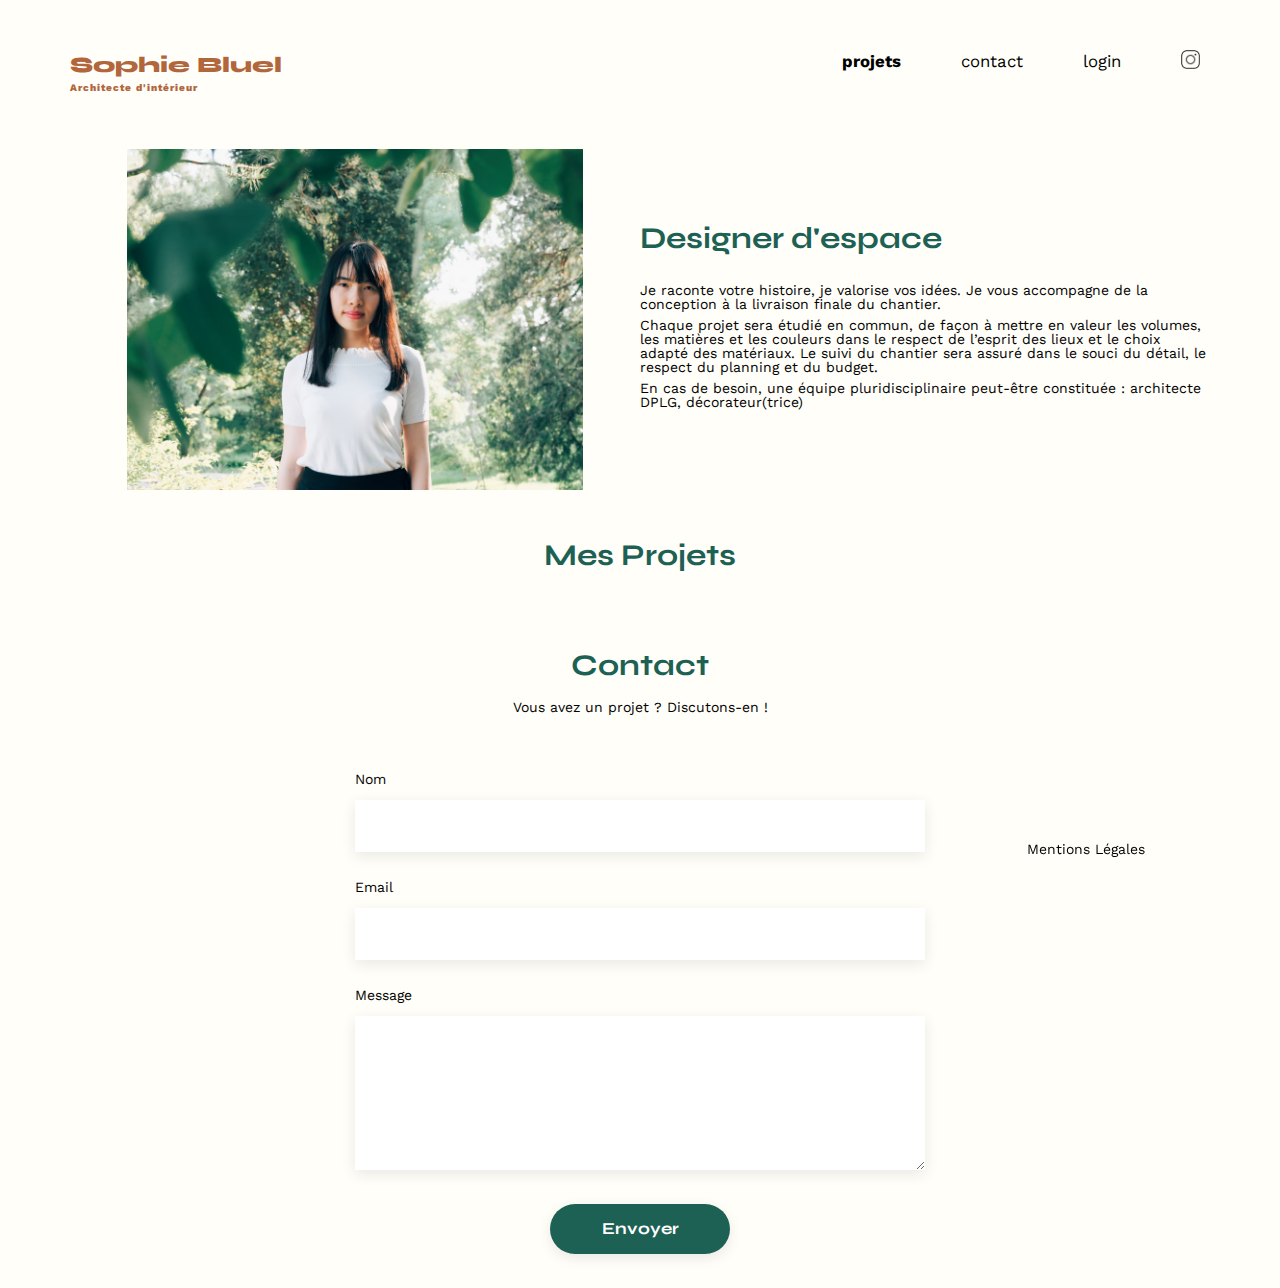
==== FrontEnd/index.html @ 907e5c33 "first commit" ====
<!DOCTYPE html>
<html lang="fr">
<head>
	<meta charset="UTF-8">
	<title>Sophie Bluel - Architecte d'intérieur</title>
	<meta name="viewport" content="width=device-width, initial-scale=1.0">
	<link rel="preconnect" href="https://fonts.googleapis.com">
	<link rel="preconnect" href="https://fonts.gstatic.com" crossorigin>
	<link href="https://fonts.googleapis.com/css2?family=Syne:wght@700;800&family=Work+Sans&display=swap" rel="stylesheet">
	<meta name="description" content="">
	<link rel="stylesheet" href="./assets/css/style.css">
</head>
<body>
<header>
	<h1>Sophie Bluel <span>Architecte d'intérieur</span></h1>
	<nav>
		<ul>
			<li><a href="../index.html" class="nav-active">projets</a></li>
			<li><a href="#">contact</a></li>
			<li><a href="./pages/login.html">login</a></li>
			<li><a href=""><img src="./assets/icons/instagram.png" alt="Instagram"></a></li>
		</ul>
	</nav>
</header>
<main>
	<section id="introduction">
		<figure>
			<img src="./assets/images/sophie-bluel.png" alt="">
		</figure>
		<article>
			<h2>Designer d'espace</h2>
			<p>Je raconte votre histoire, je valorise vos idées. Je vous accompagne de la conception à la livraison finale du chantier.</p>
			<p>Chaque projet sera étudié en commun, de façon à mettre en valeur les volumes, les matières et les couleurs dans le respect de l’esprit des lieux et le choix adapté des matériaux. Le suivi du chantier sera assuré dans le souci du détail, le respect du planning et du budget.</p>
			<p>En cas de besoin, une équipe pluridisciplinaire peut-être constituée : architecte DPLG, décorateur(trice)</p>
		</article>
	</section>
	<section id="portfolio">
		<h2>Mes Projets</h2>
		<!-- Menu de catégories -->
		<div id="menu-categories">
		</div>
		<div class="gallery"> 
	
		</div> 
	</section>
	<section id="contact">
		<h2>Contact</h2>
		<p>Vous avez un projet ? Discutons-en !</p>
		<form action="#" method="post">
			<label for="name">Nom</label>
			<input type="text" name="name" id="name">
			<label for="email">Email</label>
			<input type="email" name="email" id="email">
			<label for="message">Message</label>
			<textarea name="message" id="message" cols="30" rows="10"></textarea>
			<input type="submit" value="Envoyer">
		</form>
	</section>
</main>

<footer>
	<nav>
		<ul>
			<li>Mentions Légales</li>
		</ul>
	</nav>
</footer>
<script src="./assets/js/script.js"></script>
</body>
</html>
---- FrontEnd/assets/css/style.css ----
/* http://meyerweb.com/eric/tools/css/reset/
   v2.0 | 20110126
   License: none (public domain)
*/

html, body, div, span, applet, object, iframe,
h1, h2, h3, h4, h5, h6, p, blockquote, pre,
a, abbr, acronym, address, big, cite, code,
del, dfn, em, img, ins, kbd, q, s, samp,
small, strike, strong, sub, sup, tt, var,
b, u, i, center,
dl, dt, dd, ol, ul, li,
fieldset, form, label, legend,
table, caption, tbody, tfoot, thead, tr, th, td,
article, aside, canvas, details, embed,
figure, figcaption, footer, header, hgroup,
menu, nav, output, ruby, section, summary,
time, mark, audio, video {
	margin: 0;
	padding: 0;
	border: 0;
	font-size: 100%;
	font: inherit;
	vertical-align: baseline;
}
/* HTML5 display-role reset for older browsers */
article, aside, details, figcaption, figure,
footer, header, hgroup, menu, nav, section {
	display: block;
}
body {
	line-height: 1;
}
ol, ul {
	list-style: none;
}
blockquote, q {
	quotes: none;
}
blockquote:before, blockquote:after,
q:before, q:after {
	content: '';
	content: none;
}
table {
	border-collapse: collapse;
	border-spacing: 0;
}
/** end reset css**/
body {
	max-width: 1140px;
	margin:auto;
	font-family: 'Work Sans' ;
	font-size: 14px;
	background-color: #fffef8;
}
header {
	display: flex;
	justify-content: space-between;
	margin: 50px 0
}
section {
	margin: 50px 0
}

h1{
	display: flex;
	flex-direction: column;
	font-family: 'Syne';
	font-size: 22px;
	font-weight: 800;
	color: #B1663C;
	margin-bottom: 4px;
	line-height: 1.4;
}

h1 > span {
	font-family: 'Work Sans';
	font-size:10px;
	letter-spacing: 0.1em;
}

h2{
	font-family: 'Syne';
	font-weight: 700;
	font-size: 30px;
	color: #1D6154
}
nav ul {
	display: flex;
	align-items: center;
	list-style-type: none;
	gap: 2.5rem;


}
nav li a{
	padding: 0 10px;
	font-size: 1.2em;
	text-decoration: none;
	font-family: 'Work Sans', sans-serif;
	color: #000000;
	font-weight: 400;
	  
}

nav li a:hover,nav li a:active, .nav-active {
	color: #000000;
	font-weight: 700;
}

nav li a img{
	width:19px;
	height: 19px;
}

#introduction {
	display: flex;
	align-items: center;
}

#introduction figure {
	flex: 1
}
#introduction img {
	display: block;
	margin: auto;
	width: 80%;
}

#introduction article {
	flex: 1
}
#introduction h2 {
	margin-bottom: 1em;
}

#introduction p {
	margin-bottom: 0.5em;
}
#portfolio h2 {
	text-align: center;
	margin-bottom: 1em;
}
#menu-categories{
	display: flex;
	flex-direction: row;
	align-items: center;
	justify-content: center;
	margin: auto;
	gap: 0.625rem;
 }

#menu-categories button{
	font-family: 'Syne', sans-serif;
	font-size: 1rem;
	color:#1D6154;
	text-align: center;
	border: 1px solid #1D6154;
	border-radius: 1.5rem;
	padding: 0.75rem 1.75rem;
	background-color: transparent;
	font-weight: bold ;
	cursor: pointer;
	margin-bottom: 3.125rem;
}

#menu-categories button:hover, .category-button-active{
	background-color: #1D6154 !important;
	color: #fffef8 !important;
}

.gallery {
	width: 100%;
	display: grid;
	grid-template-columns: 1fr 1fr 1fr;
	grid-column-gap: 20px;
	grid-row-gap: 20px;
}

.gallery img {
	width: 100%;

}
#contact {
	width: 50%;
margin: auto;
}
#contact > * {
	text-align: center;

}
#contact h2{
	margin-bottom: 20px;
}
#contact form {
	text-align: left;
	margin-top:30px;
	display: flex;
	flex-direction: column;
}

#contact input {
	height: 50px;
	font-size: 1.2em;
	border: none;
	box-shadow: 0px 4px 14px rgba(0, 0, 0, 0.09);
}
#contact label {
	margin: 2em 0 1em 0;
}
#contact textarea {
	border: none;
	box-shadow: 0px 4px 14px rgba(0, 0, 0, 0.09);
}

input[type="submit"]{
	font-family: 'Syne';
	font-weight: 700;
	color: white;
	background-color: #1D6154;
	margin : 2em auto ;
	width: 180px;
	text-align: center;
	border-radius: 60px ;
}

footer{
	position: fixed;
	bottom: 1rem;
	right: 107px;
	width: 100%;
}

footer nav ul {
	display: flex;
	justify-content: flex-end;
	margin: 2em
}

/* +-----------------------------------------------------------+
                       login css FILE
+-----------------------------------------------------------+ */

.login{
	display: flex;
	flex-direction: column;
	align-items: center;
	justify-content: center;
}

.login h2{
	margin-top: 150px;
	margin-bottom: 2.5rem;
}

.login_container{
	display: flex;
	flex-direction: column;
	align-items: center;
	justify-content: center;
	width: 100%;
	max-width: 30rem;
}

.login_container input, .login_container label{
	width: 100%;

}

.login_container label{
	color: #3d3d3d;
	font-family: 'Work Sans', sans-serif;
	font-size: 14px;
	font-weight: 600;
	margin-bottom: 7px;
}

.login_container input{
	height: 3.25rem;
	background-color: white;
	border: none;
	box-shadow: 0 4px 14px rgba(0, 0, 0, 0.09);
	margin-bottom: 1.875rem; 
}

.login_container button{
	margin-top: 7px;
	background-color: #1D6154;
	font-family: 'Syne', sans-serif;
	color: #fffef8;
	padding: 10px 39px;
	font-weight: bold;
	font-size: 14px;
	border-radius: 1.5rem;
	border: none;
	margin-bottom: 28px;
}
 
.login_container button:hover{
	background-color: #0e2f28;
}

.login_container a{
	font-family: 'Work Sans', sans-serif;
	font-size: 14px;
	font-weight: 600;
	color:#3d3d3d ;
	padding-bottom: 0.5rem;
}
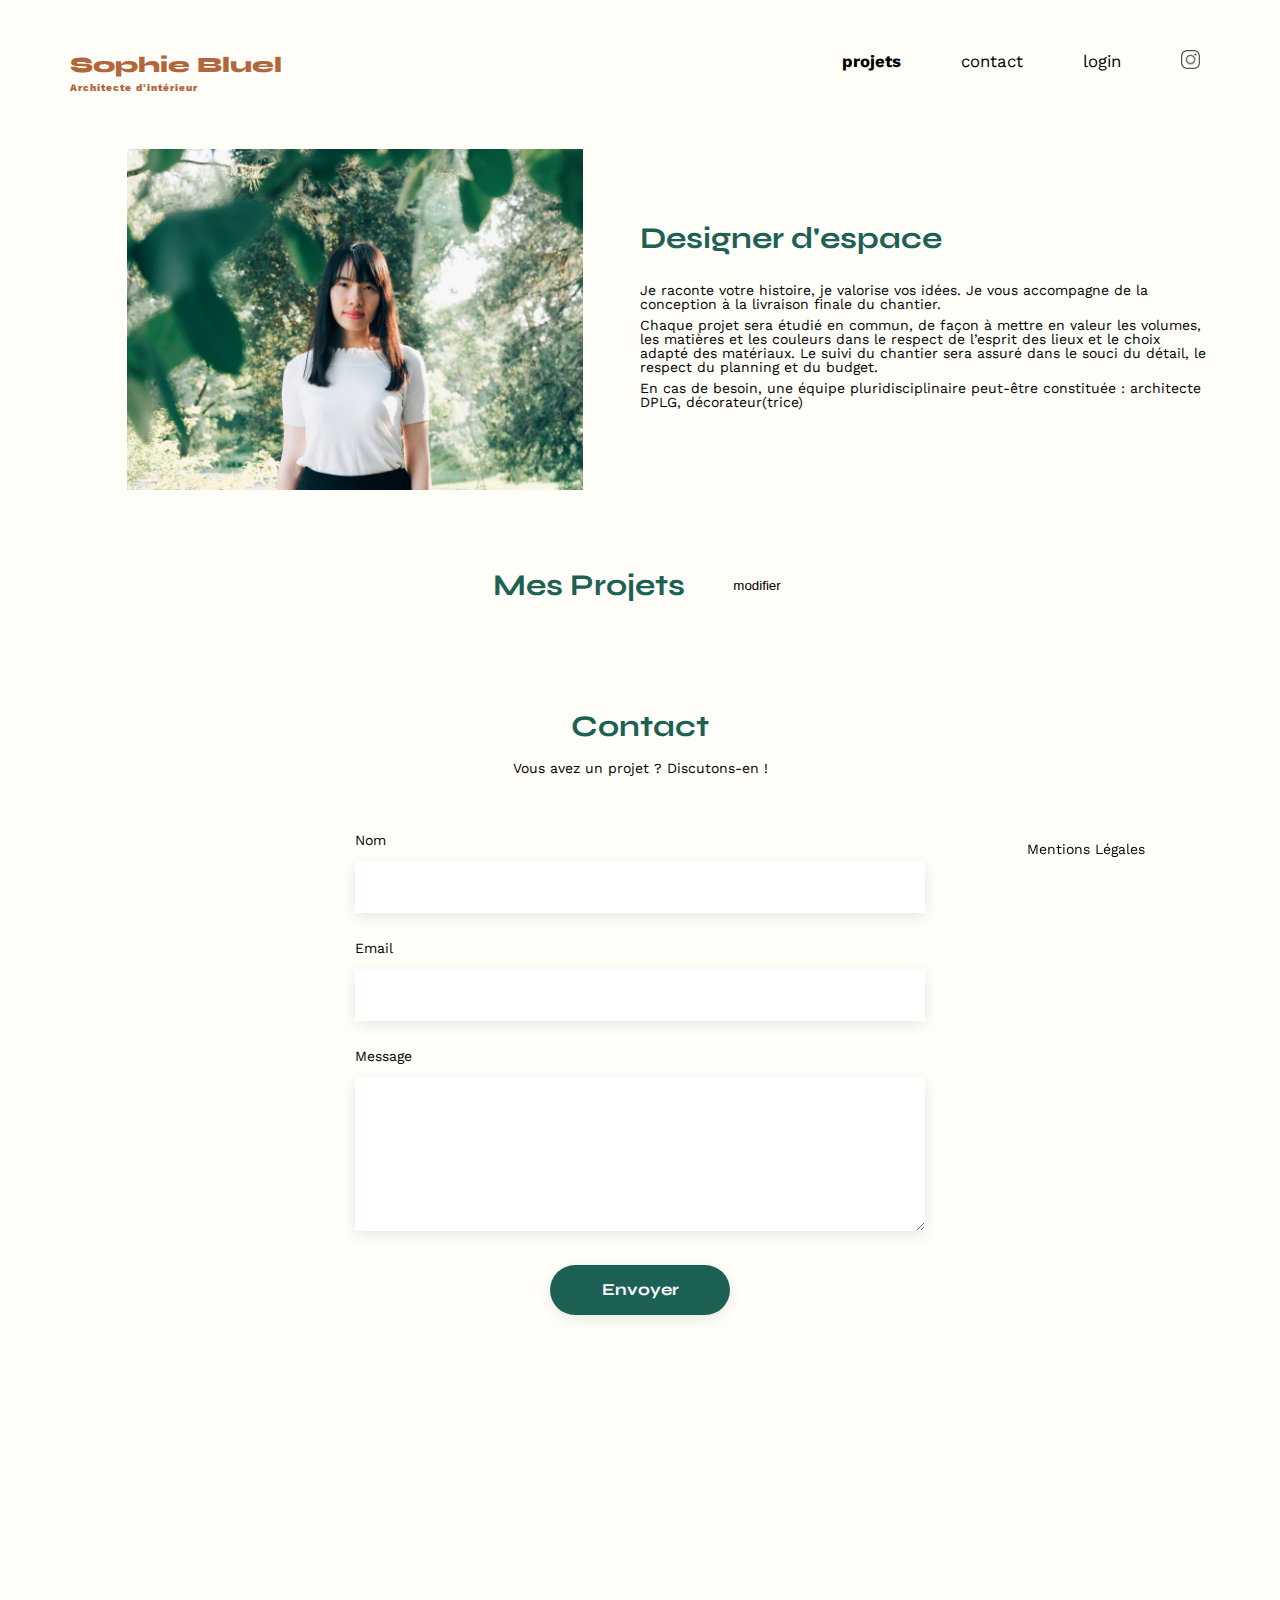
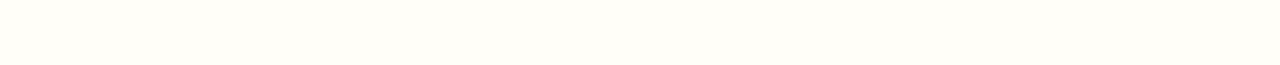
==== commit 669321ea: "features: -modal, login Fix : -script2 , windows. pour partage de l'état ; -modal2 , remplissage de " ====
--- a/FrontEnd/index.html
+++ b/FrontEnd/index.html
@@ -6,6 +6,13 @@
 	<meta name="viewport" content="width=device-width, initial-scale=1.0">
 	<link rel="preconnect" href="https://fonts.googleapis.com">
 	<link rel="preconnect" href="https://fonts.gstatic.com" crossorigin>
+	<link
+    rel="stylesheet"
+    href="https://cdnjs.cloudflare.com/ajax/libs/font-awesome/6.2.1/css/all.min.css"
+    integrity="sha512-MV7K8+y+gLIBoVD59lQIYicR65iaqukzvf/nwasF0nqhPay5w/9lJmVM2hMDcnK1OnMGCdVK+iQrJ7lzPJQd1w=="
+    crossorigin="anonymous"
+    referrerpolicy="no-referrer"
+ 	>
 	<link href="https://fonts.googleapis.com/css2?family=Syne:wght@700;800&family=Work+Sans&display=swap" rel="stylesheet">
 	<meta name="description" content="">
 	<link rel="stylesheet" href="./assets/css/style.css">
@@ -35,7 +42,10 @@
 		</article>
 	</section>
 	<section id="portfolio">
-		<h2>Mes Projets</h2>
+		<div class="portofolio-title-container">		
+			<h2>Mes Projets</h2>
+			<button id="btnModifier" class="bouton-modfier"><i class="fa-solid fa-pen-to-square"></i>modifier</button>
+		</div>
 		<!-- Menu de catégories -->
 		<div id="menu-categories">
 		</div>
@@ -65,6 +75,27 @@
 		</ul>
 	</nav>
 </footer>
-<script src="./assets/js/script.js"></script>
+
+<!-- modale en bas du body -->
+<dialog id="modal" class="hidden">
+	<button id="close-modal"><i class="fa-solid fa-x"></i></button>
+    <h2 class="modal-title">Galerie photo</h2>
+	<div id="galery-modal"></div>
+	<button id="modalAddBtn">Ajouter une photo</button>
+	<dialog id="secondary-modal" class="display-none">
+		<div class="secondary-container-btn">
+			<button id="close-modal"><i class="fa-solid fa-arrow-left"></i></button>
+			<button id="close-modal"><i class="fa-solid fa-x"></i></button> 	
+		</div>
+
+		<h3>Ajout photo</h3>
+		<p>Contenu de la modale secondaire</p>
+		<button id="close-secondary">Fermer</button>
+	  </dialog>
+</dialog>
+
+<!-- Script -->
+<script src="./assets/js/script2.js"></script>
+<script src="./assets/js/modal2.js"></script>
 </body>
 </html>
--- a/FrontEnd/assets/css/style.css
+++ b/FrontEnd/assets/css/style.css
@@ -54,6 +54,15 @@
 	font-size: 14px;
 	background-color: #fffef8;
 }
+
+.hidden{
+	visibility: hidden;
+}
+
+.display-none{
+	display: none;
+}
+
 header {
 	display: flex;
 	justify-content: space-between;
@@ -140,8 +149,29 @@
 }
 #portfolio h2 {
 	text-align: center;
-	margin-bottom: 1em;
-}
+	margin-right: 2rem;
+}
+
+.portofolio-title-container{
+	display: flex;
+	align-items: center;
+	justify-content: center;
+	margin-bottom: 3.8rem;
+	margin-top: 5rem;
+}
+
+#btnModifier{
+	background: none;
+	border: none;
+	cursor: pointer;
+}
+
+#btnModifier i {
+	padding-right: 0.625rem;
+}
+
+
+
 #menu-categories{
 	display: flex;
 	flex-direction: row;
@@ -307,4 +337,89 @@
 	font-weight: 600;
 	color:#3d3d3d ;
 	padding-bottom: 0.5rem;
+}
+
+/* +-----------------------------------------------------------+
+                       Modal  css FILE
++-----------------------------------------------------------+ */
+
+dialog {
+	width: 100%;
+	max-width: 39rem;
+	padding: 0;
+	border: none;
+	box-shadow: 0 5px 15px rgba(0,0,0,0.3);
+	background-color: white;
+	border-radius: 1rem;
+	position: relative;
+	display: flex;
+	flex-direction: column;
+	align-items: center;
+	justify-content: center;
+  }
+
+dialog::backdrop {
+background: rgba(0, 0, 0, 0.3); /* couleur de l'overlay */
+backdrop-filter: blur(2px);    /* flou éventuel */
+}
+
+#close-modal{
+	position: absolute;
+	right:36px;
+	top:36px;
+	background: none;
+	border: none;
+	font-size: 12px;
+}
+
+.modal-title{
+	font-family: 'Work Sans';
+	font-size: 26px;
+	color: black;
+	font-weight: 500;
+	text-align: center;
+	margin-top: 60px;
+}
+
+#galery-modal{
+	display: grid;
+	grid-template-columns: repeat(5,1fr);
+	margin: 0 5rem 0 5rem;
+	padding: 2.875rem 0 4.2rem 0;
+	column-gap: 9px;
+	row-gap: 1.8125rem;
+	border-bottom: 1px solid #B3B3B3;
+}
+.thumbnail-container{
+	position: relative;
+}
+
+.thumbnail{
+	width: 4.8rem;
+	height: 6.4rem;
+}
+.fa-trash {
+	position: absolute;
+	font-size: 8.1px;
+	top: 0.2rem;
+	right: 0.2rem;
+	color: white;
+	background-color: rgba(0,0,0,0.8);
+	padding: 0.3em;
+	border-radius: 0.2em;
+	cursor: pointer;
+}
+
+#modalAddBtn{
+	margin-top: 38px;
+	margin-bottom: 45px;
+	background-color:#1D6154;
+	color:#fffef8;
+	font-family: 'Syne', sans-serif;
+	line-height: 1;
+	font-weight: bold;
+	padding: 10px 49px;
+	border: none;
+	border-radius: 1rem;
+
 }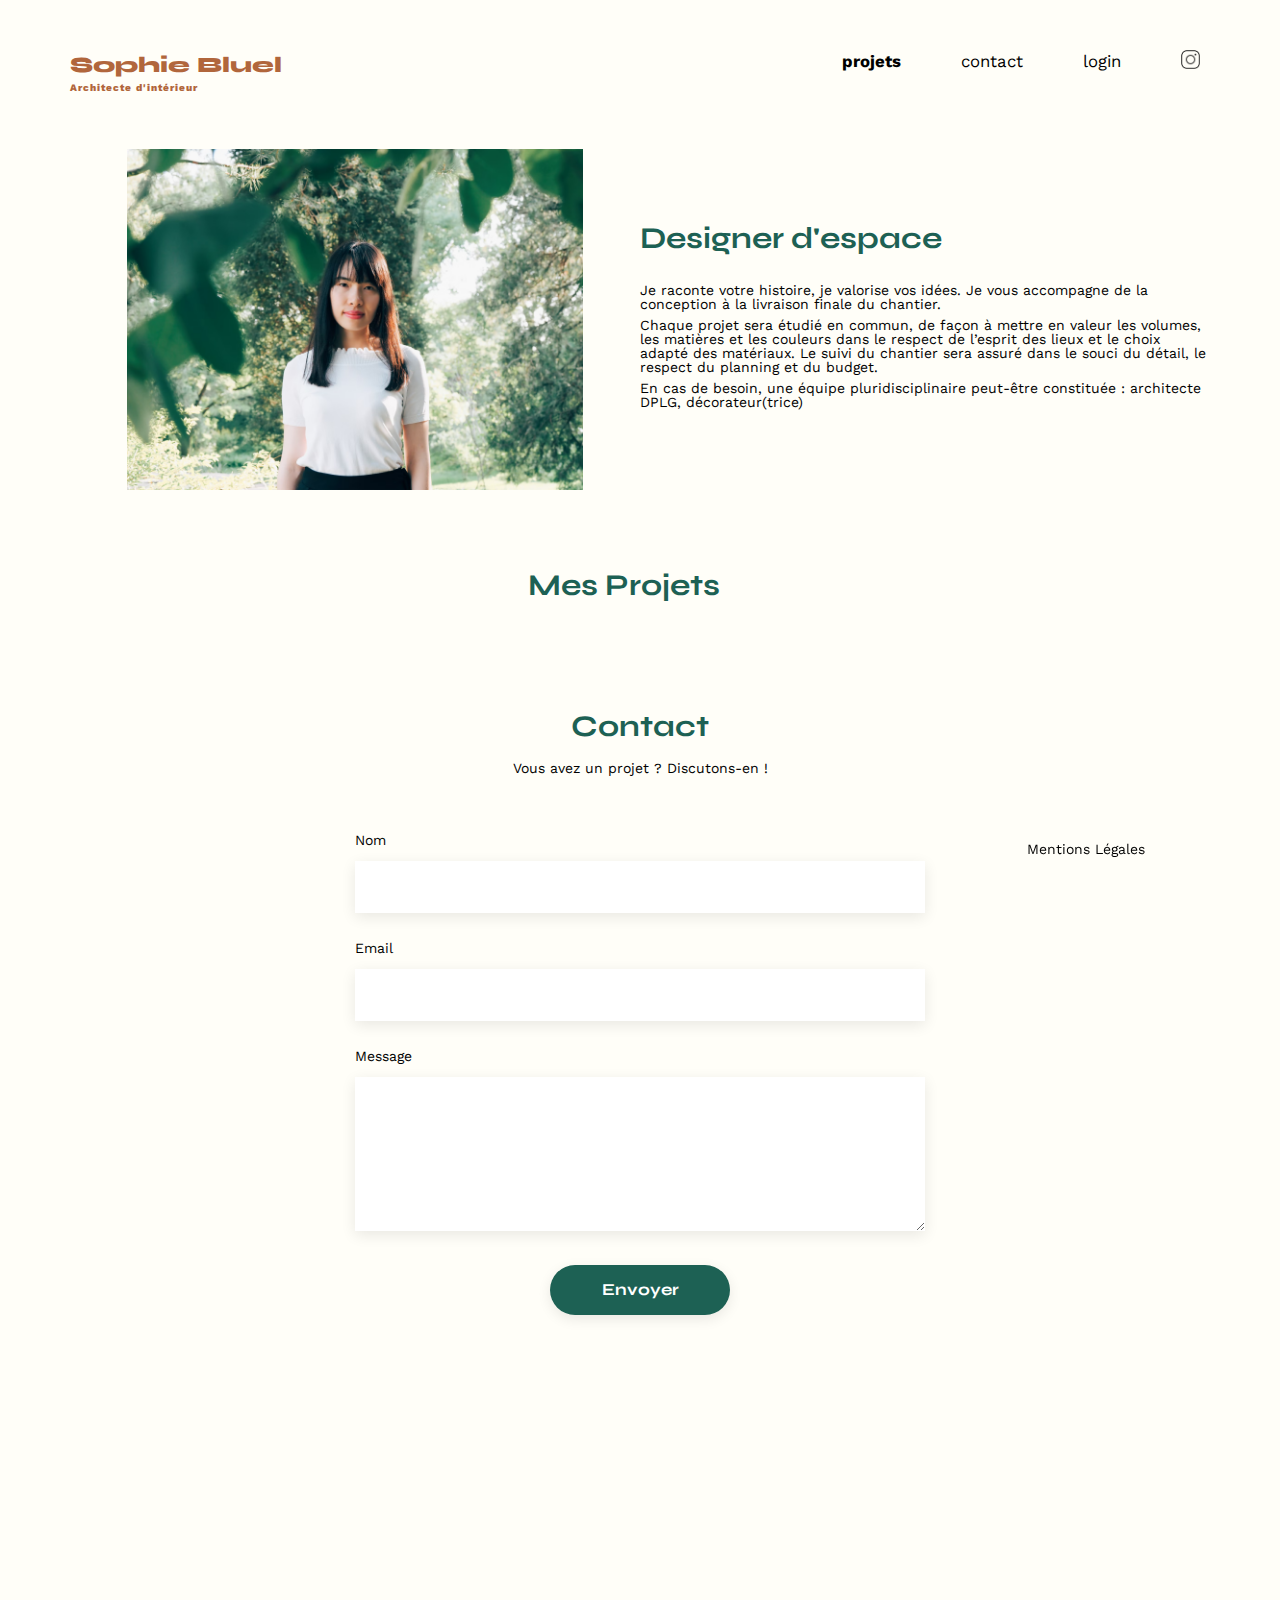
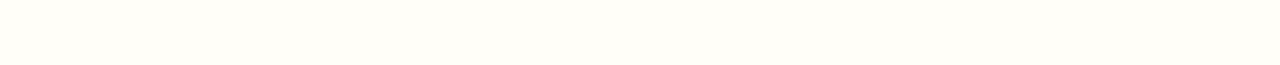
==== commit ab1caf5e: "fix :script  close btn secondary modal" ====
--- a/FrontEnd/index.html
+++ b/FrontEnd/index.html
@@ -18,13 +18,17 @@
 	<link rel="stylesheet" href="./assets/css/style.css">
 </head>
 <body>
+<div role="banner" id="banner" class="banner display-none">
+	<i class="fa-regular fa-pen-to-square"></i>
+	<p>Mode édition</p>
+</div>
 <header>
 	<h1>Sophie Bluel <span>Architecte d'intérieur</span></h1>
 	<nav>
 		<ul>
 			<li><a href="../index.html" class="nav-active">projets</a></li>
 			<li><a href="#">contact</a></li>
-			<li><a href="./pages/login.html">login</a></li>
+			<li><a href="./pages/login.html" id="login">login</a></li>
 			<li><a href=""><img src="./assets/icons/instagram.png" alt="Instagram"></a></li>
 		</ul>
 	</nav>
@@ -44,7 +48,7 @@
 	<section id="portfolio">
 		<div class="portofolio-title-container">		
 			<h2>Mes Projets</h2>
-			<button id="btnModifier" class="bouton-modfier"><i class="fa-solid fa-pen-to-square"></i>modifier</button>
+			<button id="btnModifier" class="bouton-modfier display-none"><i class="fa-solid fa-pen-to-square"></i>modifier</button>
 		</div>
 		<!-- Menu de catégories -->
 		<div id="menu-categories">
@@ -81,17 +85,15 @@
 	<button id="close-modal"><i class="fa-solid fa-x"></i></button>
     <h2 class="modal-title">Galerie photo</h2>
 	<div id="galery-modal"></div>
-	<button id="modalAddBtn">Ajouter une photo</button>
+	<button id="open-secondary">Ajouter une photo</button>
 	<dialog id="secondary-modal" class="display-none">
-		<div class="secondary-container-btn">
-			<button id="close-modal"><i class="fa-solid fa-arrow-left"></i></button>
-			<button id="close-modal"><i class="fa-solid fa-x"></i></button> 	
+		<div class="secondary-btns-container">
+			<button id="close-secondary-modal"><i class="fa-solid fa-arrow-left"></i></button>
+			<button id="close-main-modal-from-secondary"><i class="fa-solid fa-x"></i></button>
 		</div>
-
 		<h3>Ajout photo</h3>
 		<p>Contenu de la modale secondaire</p>
-		<button id="close-secondary">Fermer</button>
-	  </dialog>
+	</dialog>
 </dialog>
 
 <!-- Script -->
--- a/FrontEnd/assets/css/style.css
+++ b/FrontEnd/assets/css/style.css
@@ -48,8 +48,7 @@
 }
 /** end reset css**/
 body {
-	max-width: 1140px;
-	margin:auto;
+	width:100%;
 	font-family: 'Work Sans' ;
 	font-size: 14px;
 	background-color: #fffef8;
@@ -60,14 +59,41 @@
 }
 
 .display-none{
-	display: none;
-}
-
+	display: none !important;
+}
+
+.banner {
+	position: relative;
+	top:0;
+	left: 0;
+	z-index: 1;
+	background-color: #000000;
+	color: white;
+	font-family: "Work Sans", sans-serif;
+	font-size: 1rem;
+	width: 100%;
+	padding: 20px 0;
+	display: flex;
+	align-items: center;
+	justify-content: center;
+	max-width: 100lvw !important;
+}
+
+.fa-pen-to-square{
+	padding-right:  12px;
+}
 header {
 	display: flex;
 	justify-content: space-between;
-	margin: 50px 0
-}
+	max-width: 1140px;
+	margin: 50px auto
+}
+
+main{
+	max-width: 1140px;
+	margin:auto;
+}
+
 section {
 	margin: 50px 0
 }
@@ -370,6 +396,7 @@
 	background: none;
 	border: none;
 	font-size: 12px;
+	z-index: 99;
 }
 
 .modal-title{
@@ -410,7 +437,7 @@
 	cursor: pointer;
 }
 
-#modalAddBtn{
+#open-secondary{
 	margin-top: 38px;
 	margin-bottom: 45px;
 	background-color:#1D6154;
@@ -422,4 +449,38 @@
 	border: none;
 	border-radius: 1rem;
 
-}+}
+
+/* +-----------------------------------------------------------+
+                       Secondary Modal  css FILE
++-----------------------------------------------------------+ */
+
+#secondary-modal{
+	background-color: white;
+	display: flex;
+	align-items: center;
+	justify-content: center;
+	height: 687px;
+	width: 100%;
+}
+
+.secondary-btns-container {
+	display: flex;
+	justify-content: space-between;
+	width: 92%;
+	margin: 36px;
+	position: absolute;
+	top: 0;
+}
+
+#close-secondary-modal{
+	background: none;
+	border: none;
+	font-size: 12px;
+}
+
+#close-main-modal-from-secondary{
+	background: none;
+	border: none;
+	font-size: 12px;
+}
